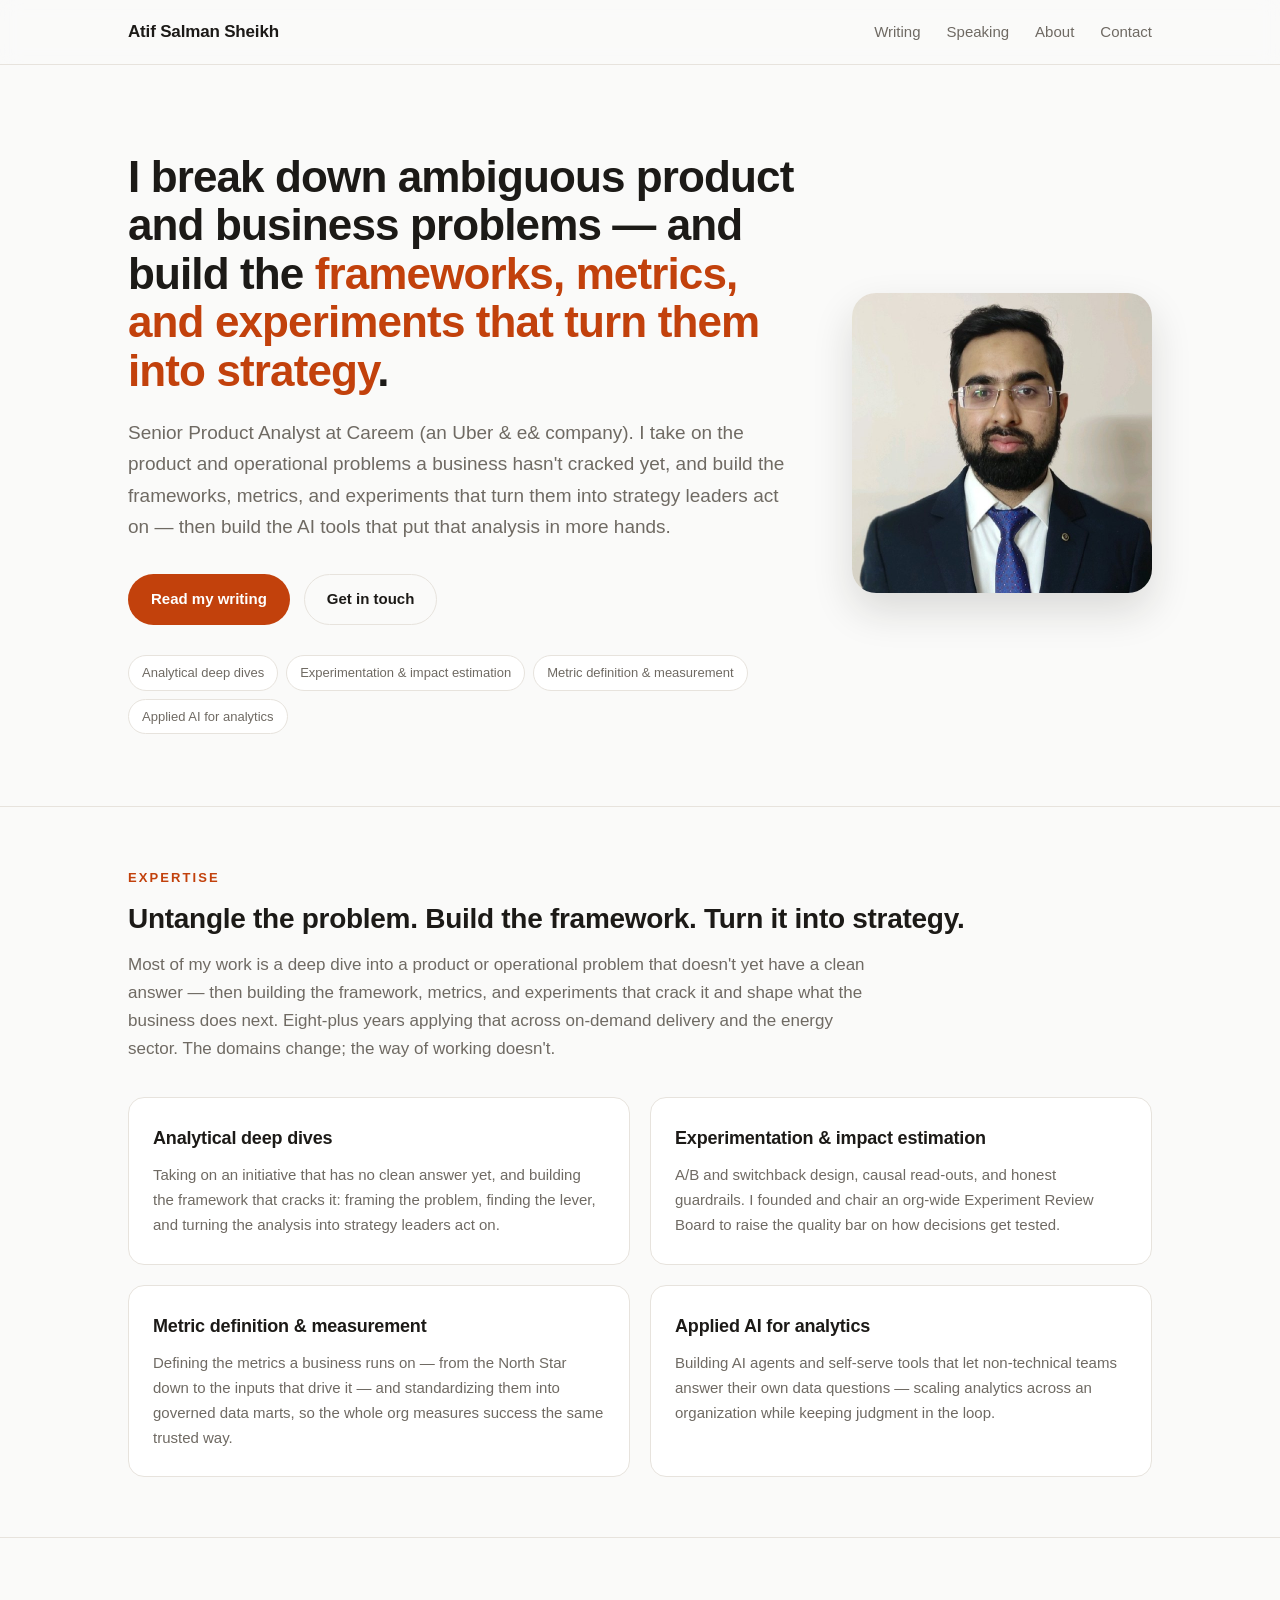
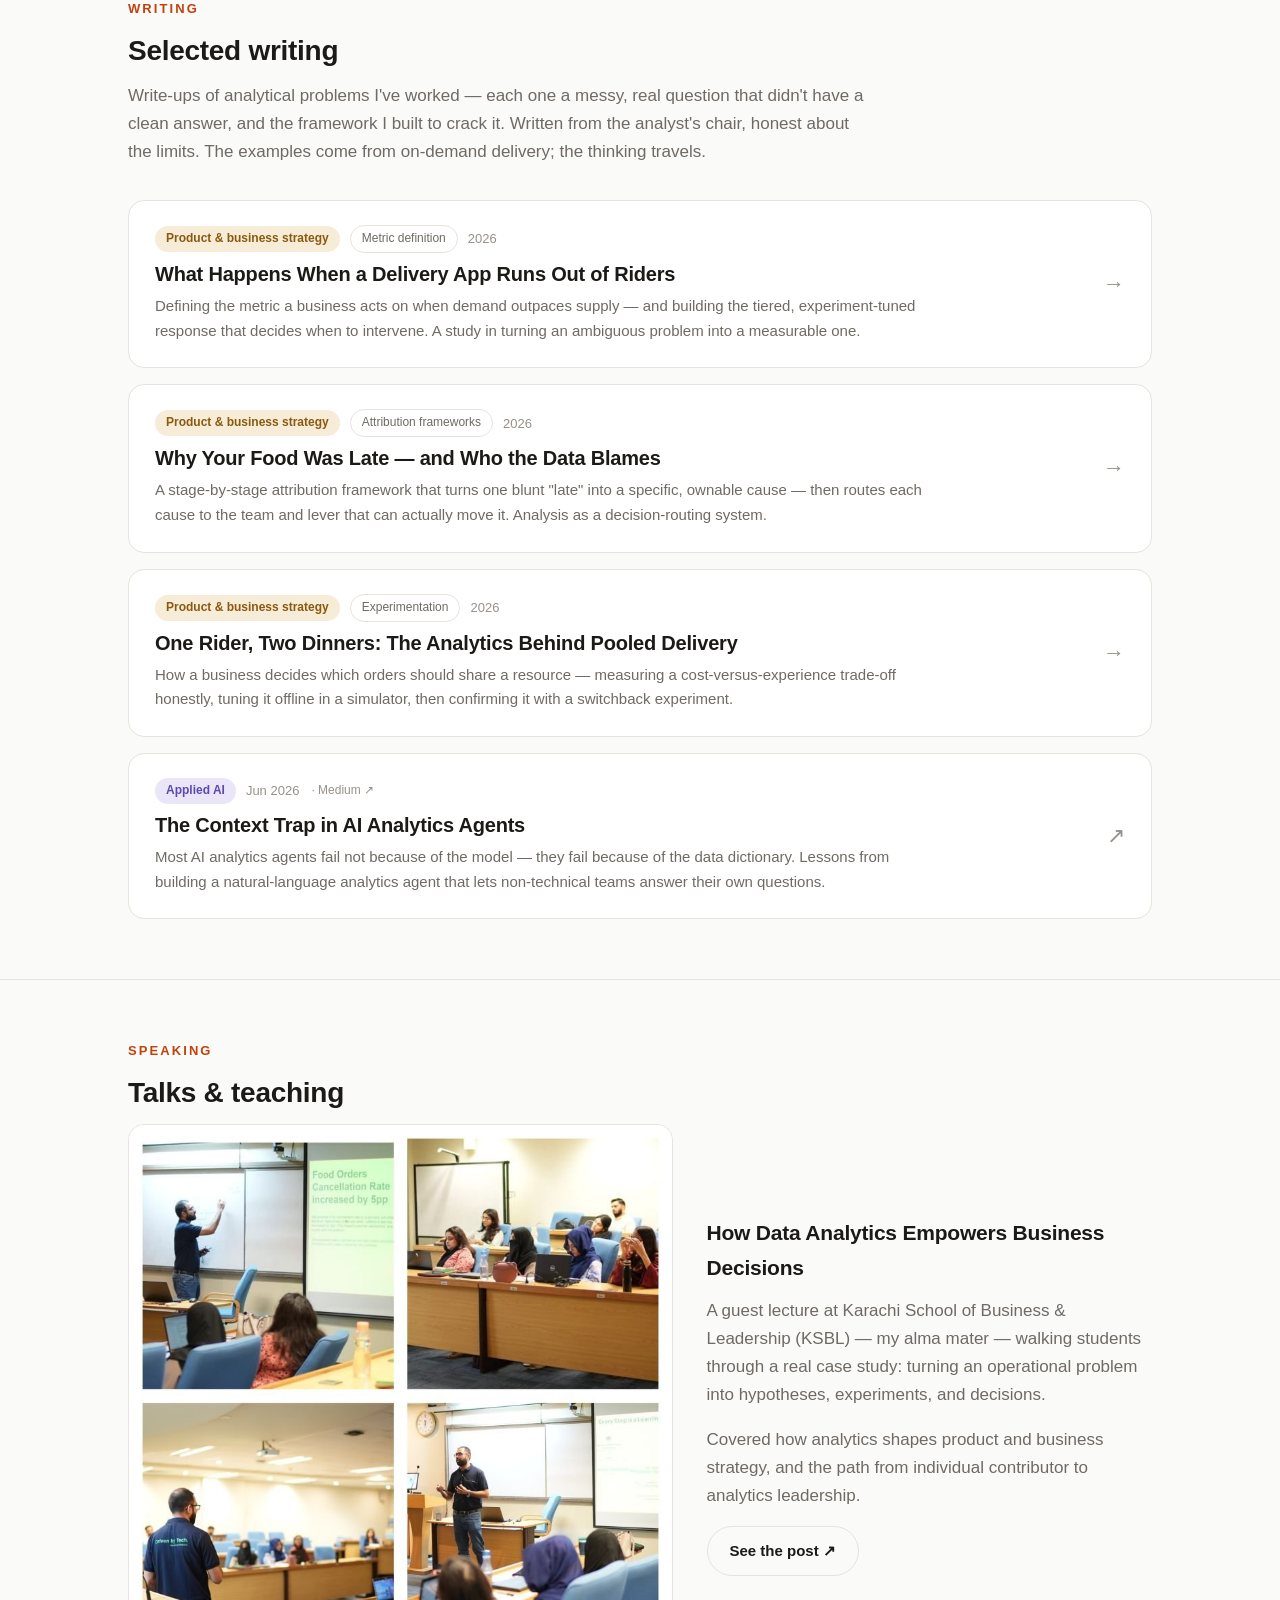
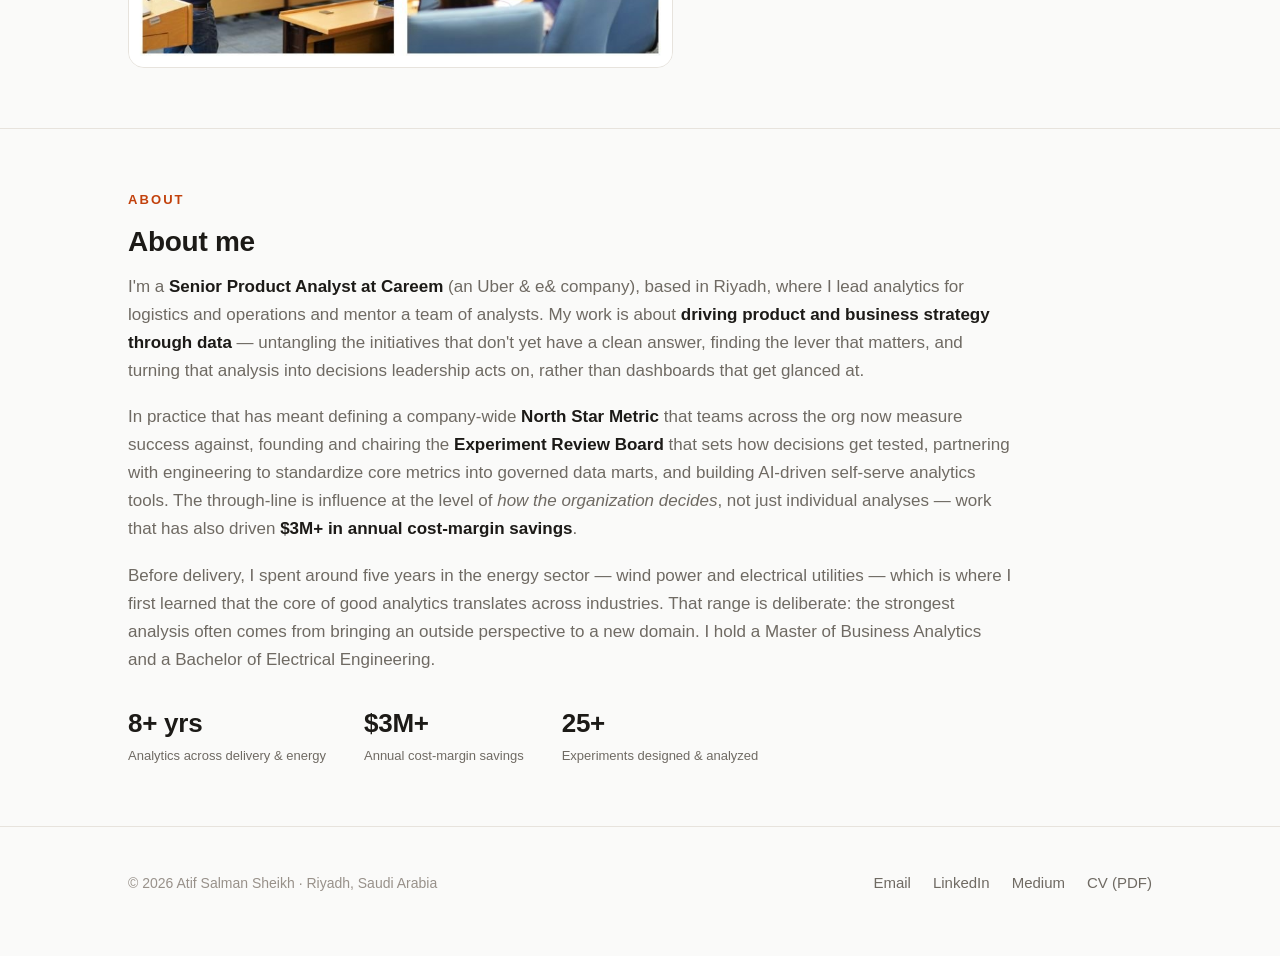
==== index.html @ 613b6497 "Initial commit: Atif Salman portfolio site" ====
<!DOCTYPE html>
<html lang="en">
<head>
<meta charset="utf-8"/>
<meta name="viewport" content="width=device-width, initial-scale=1"/>
<title>Atif Salman Sheikh — Product &amp; Business Analytics</title>
<meta name="description" content="Atif Salman Sheikh — Senior Product Analyst driving product and business strategy through data: experimentation, metric strategy, and applied AI."/>
<meta name="author" content="Atif Salman Sheikh"/>
<meta property="og:type" content="website"/>
<meta property="og:title" content="Atif Salman Sheikh — Product &amp; Business Analytics"/>
<meta property="og:description" content="Driving product and business strategy through data — experimentation, metric strategy, and applied AI."/>
<meta property="og:image" content="assets/atif.jpg"/>
<meta name="twitter:card" content="summary_large_image"/>
<meta name="twitter:title" content="Atif Salman Sheikh — Product &amp; Business Analytics"/>
<meta name="twitter:description" content="Driving product and business strategy through data — experimentation, metric strategy, and applied AI."/>
<link rel="stylesheet" href="style.css"/>
</head>
<body>

<nav class="nav">
  <div class="wrap">
    <a class="brand" href="index.html">Atif&nbsp;Salman&nbsp;Sheikh</a>
    <div class="links">
      <a href="#writing">Writing</a>
      <a href="#speaking" class="hide-sm">Speaking</a>
      <a href="#about">About</a>
      <a href="#contact">Contact</a>
    </div>
  </div>
</nav>

<header class="hero">
  <div class="wrap hero-grid">
    <div>
      <h1>I break down ambiguous product and business problems — and build the <span class="accent">frameworks, metrics, and experiments that turn them into strategy</span>.</h1>
      <p class="sub">Senior Product Analyst at Careem (an Uber &amp; e&amp; company). I take on the product and operational problems a business hasn't cracked yet, and build the frameworks, metrics, and experiments that turn them into strategy leaders act on — then build the AI tools that put that analysis in more hands.</p>
      <div class="cta">
        <a class="btn btn-primary" href="#writing">Read my writing</a>
        <a class="btn btn-ghost" href="#contact">Get in touch</a>
      </div>
      <div class="pills">
        <span class="pill">Analytical deep dives</span>
        <span class="pill">Experimentation &amp; impact estimation</span>
        <span class="pill">Metric definition &amp; measurement</span>
        <span class="pill">Applied AI for analytics</span>
      </div>
    </div>
    <img class="hero-photo" src="assets/atif.jpg" alt="Atif Salman Sheikh"/>
  </div>
</header>

<section id="focus">
  <div class="wrap">
    <p class="sec-label">Expertise</p>
    <h2 class="sec-title">Untangle the problem. Build the framework. Turn it into strategy.</h2>
    <p class="sec-intro">Most of my work is a deep dive into a product or operational problem that doesn't yet have a clean answer — then building the framework, metrics, and experiments that crack it and shape what the business does next. Eight-plus years applying that across on-demand delivery and the energy sector. The domains change; the way of working doesn't.</p>
    <div class="cards cards-4">
      <div class="card">
        <h3>Analytical deep dives</h3>
        <p>Taking on an initiative that has no clean answer yet, and building the framework that cracks it: framing the problem, finding the lever, and turning the analysis into strategy leaders act on.</p>
      </div>
      <div class="card">
        <h3>Experimentation &amp; impact estimation</h3>
        <p>A/B and switchback design, causal read-outs, and honest guardrails. I founded and chair an org-wide Experiment Review Board to raise the quality bar on how decisions get tested.</p>
      </div>
      <div class="card">
        <h3>Metric definition &amp; measurement</h3>
        <p>Defining the metrics a business runs on — from the North Star down to the inputs that drive it — and standardizing them into governed data marts, so the whole org measures success the same trusted way.</p>
      </div>
      <div class="card">
        <h3>Applied AI for analytics</h3>
        <p>Building AI agents and self-serve tools that let non-technical teams answer their own data questions — scaling analytics across an organization while keeping judgment in the loop.</p>
      </div>
    </div>
  </div>
</section>

<section id="writing">
  <div class="wrap">
    <p class="sec-label">Writing</p>
    <h2 class="sec-title">Selected writing</h2>
    <p class="sec-intro">Write-ups of analytical problems I've worked — each one a messy, real question that didn't have a clean answer, and the framework I built to crack it. Written from the analyst's chair, honest about the limits. The examples come from on-demand delivery; the thinking travels.</p>
    <div class="posts">

      <a class="post" href="articles/supply-stress.html">
        <div>
          <div class="meta"><span class="tag strat">Product &amp; business strategy</span><span class="tag sub">Metric definition</span><span class="date">2026</span></div>
          <h3>What Happens When a Delivery App Runs Out of Riders</h3>
          <p>Defining the metric a business acts on when demand outpaces supply — and building the tiered, experiment-tuned response that decides when to intervene. A study in turning an ambiguous problem into a measurable one.</p>
        </div>
        <span class="go">→</span>
      </a>

      <a class="post" href="articles/food-delay.html">
        <div>
          <div class="meta"><span class="tag strat">Product &amp; business strategy</span><span class="tag sub">Attribution frameworks</span><span class="date">2026</span></div>
          <h3>Why Your Food Was Late — and Who the Data Blames</h3>
          <p>A stage-by-stage attribution framework that turns one blunt "late" into a specific, ownable cause — then routes each cause to the team and lever that can actually move it. Analysis as a decision-routing system.</p>
        </div>
        <span class="go">→</span>
      </a>

      <a class="post" href="articles/pooling.html">
        <div>
          <div class="meta"><span class="tag strat">Product &amp; business strategy</span><span class="tag sub">Experimentation</span><span class="date">2026</span></div>
          <h3>One Rider, Two Dinners: The Analytics Behind Pooled Delivery</h3>
          <p>How a business decides which orders should share a resource — measuring a cost-versus-experience trade-off honestly, tuning it offline in a simulator, then confirming it with a switchback experiment.</p>
        </div>
        <span class="go">→</span>
      </a>

      <a class="post" href="https://medium.com/@atif.salman/the-context-trap-in-ai-analytics-agents-af1a8ddbf6b3" target="_blank" rel="noopener">
        <div>
          <div class="meta"><span class="tag ai">Applied AI</span><span class="date">Jun 2026</span><span class="external">· Medium ↗</span></div>
          <h3>The Context Trap in AI Analytics Agents</h3>
          <p>Most AI analytics agents fail not because of the model — they fail because of the data dictionary. Lessons from building a natural-language analytics agent that lets non-technical teams answer their own questions.</p>
        </div>
        <span class="go">↗</span>
      </a>

    </div>
  </div>
</section>

<section id="speaking">
  <div class="wrap">
    <p class="sec-label">Speaking</p>
    <h2 class="sec-title">Talks &amp; teaching</h2>
    <div class="speak-grid">
      <img src="assets/ksbl.jpg" alt="Atif Salman Sheikh speaking at KSBL"/>
      <div>
        <h3>How Data Analytics Empowers Business Decisions</h3>
        <p>A guest lecture at Karachi School of Business &amp; Leadership (KSBL) — my alma mater — walking students through a real case study: turning an operational problem into hypotheses, experiments, and decisions.</p>
        <p>Covered how analytics shapes product and business strategy, and the path from individual contributor to analytics leadership.</p>
        <a class="btn btn-ghost" href="https://www.linkedin.com/posts/atif-salman-sheikh-3b5051a1_productanalytics-careem-mena-activity-7404068325951049729-7QJS" target="_blank" rel="noopener">See the post ↗</a>
      </div>
    </div>
  </div>
</section>

<section id="about">
  <div class="wrap">
    <p class="sec-label">About</p>
    <h2 class="sec-title">About me</h2>
    <div class="about-grid">
      <p>I'm a <strong>Senior Product Analyst at Careem</strong> (an Uber &amp; e&amp; company), based in Riyadh, where I lead analytics for logistics and operations and mentor a team of analysts. My work is about <strong>driving product and business strategy through data</strong> — untangling the initiatives that don't yet have a clean answer, finding the lever that matters, and turning that analysis into decisions leadership acts on, rather than dashboards that get glanced at.</p>
      <p>In practice that has meant defining a company-wide <strong>North Star Metric</strong> that teams across the org now measure success against, founding and chairing the <strong>Experiment Review Board</strong> that sets how decisions get tested, partnering with engineering to standardize core metrics into governed data marts, and building AI-driven self-serve analytics tools. The through-line is influence at the level of <em>how the organization decides</em>, not just individual analyses — work that has also driven <strong>$3M+ in annual cost-margin savings</strong>.</p>
      <p>Before delivery, I spent around five years in the energy sector — wind power and electrical utilities — which is where I first learned that the core of good analytics translates across industries. That range is deliberate: the strongest analysis often comes from bringing an outside perspective to a new domain. I hold a Master of Business Analytics and a Bachelor of Electrical Engineering.</p>
      <div class="stats">
        <div class="stat"><div class="n">8+ yrs</div><div class="l">Analytics across delivery &amp; energy</div></div>
        <div class="stat"><div class="n">$3M+</div><div class="l">Annual cost-margin savings</div></div>
        <div class="stat"><div class="n">25+</div><div class="l">Experiments designed &amp; analyzed</div></div>
      </div>
    </div>
  </div>
</section>

<footer id="contact">
  <div class="wrap foot">
    <div class="copy">© 2026 Atif Salman Sheikh · Riyadh, Saudi Arabia</div>
    <div class="flinks">
      <a href="mailto:atif.mansal@gmail.com">Email</a>
      <a href="https://www.linkedin.com/in/atif-salman-sheikh-3b5051a1/" target="_blank" rel="noopener">LinkedIn</a>
      <a href="https://medium.com/@atif.salman" target="_blank" rel="noopener">Medium</a>
      <a href="assets/Atif_Salman_Sheikh_CV.pdf" target="_blank" rel="noopener">CV (PDF)</a>
    </div>
  </div>
</footer>

</body>
</html>
---- style.css ----
/* ===== Atif Salman — portfolio site ===== */
:root{
  --bg:#fafaf9;
  --surface:#ffffff;
  --ink:#1c1a17;
  --muted:#6f6a63;
  --faint:#98918a;
  --line:#e7e3dd;
  --accent:#c2410c;      /* warm terracotta */
  --accent-soft:#f4e6dd;
  --accent2:#1f6f6b;     /* deep teal, sparing */
  --radius:16px;
  --maxw:1080px;
}
*{box-sizing:border-box;}
html{scroll-behavior:smooth;}
body{
  margin:0;background:var(--bg);color:var(--ink);
  font-family:-apple-system,BlinkMacSystemFont,"Segoe UI",Roboto,Helvetica,Arial,sans-serif;
  line-height:1.65;font-size:17px;-webkit-font-smoothing:antialiased;
}
a{color:inherit;text-decoration:none;}
img{max-width:100%;display:block;}
.wrap{max-width:var(--maxw);margin:0 auto;padding:0 28px;}

/* nav */
.nav{position:sticky;top:0;z-index:50;background:rgba(250,250,249,.85);backdrop-filter:blur(10px);border-bottom:1px solid var(--line);}
.nav .wrap{display:flex;align-items:center;justify-content:space-between;height:64px;}
.nav .brand{font-weight:700;letter-spacing:-.01em;font-size:17px;}
.nav .links{display:flex;gap:26px;font-size:15px;}
.nav .links a{color:var(--muted);transition:color .15s;}
.nav .links a:hover{color:var(--ink);}
@media(max-width:640px){.nav .links{gap:16px;font-size:14px;} .nav .links .hide-sm{display:none;}}

/* hero */
.hero{padding:88px 0 72px;}
.hero-grid{display:grid;grid-template-columns:1fr 300px;gap:56px;align-items:center;}
.hero h1{font-size:44px;line-height:1.1;letter-spacing:-.02em;margin:0 0 22px;font-weight:800;}
.hero .accent{color:var(--accent);}
.hero p.sub{font-size:19px;color:var(--muted);margin:0 0 32px;max-width:36em;}
.hero .cta{display:flex;gap:14px;flex-wrap:wrap;}
.btn{display:inline-block;padding:12px 22px;border-radius:999px;font-size:15px;font-weight:600;transition:all .15s;border:1px solid transparent;}
.btn-primary{background:var(--accent);color:#fff;}
.btn-primary:hover{background:#a5350a;}
.btn-ghost{background:transparent;border-color:var(--line);color:var(--ink);}
.btn-ghost:hover{border-color:var(--accent);color:var(--accent);}
.hero-photo{width:300px;height:300px;border-radius:24px;object-fit:cover;box-shadow:0 18px 40px rgba(28,26,23,.14);}
.pills{display:flex;gap:8px;flex-wrap:wrap;margin-top:30px;}
.pill{font-size:13px;color:var(--muted);background:var(--surface);border:1px solid var(--line);padding:6px 13px;border-radius:999px;}
@media(max-width:820px){
  .hero-grid{grid-template-columns:1fr;gap:34px;}
  .hero{padding:52px 0 44px;}
  .hero h1{font-size:34px;}
  .hero-photo{width:150px;height:150px;border-radius:20px;order:-1;}
}

/* sections */
section{padding:60px 0;border-top:1px solid var(--line);}
.sec-label{font-size:13px;letter-spacing:.16em;text-transform:uppercase;color:var(--accent);font-weight:700;margin:0 0 8px;}
.sec-title{font-size:28px;letter-spacing:-.01em;margin:0 0 8px;font-weight:800;}
.sec-intro{color:var(--muted);margin:0 0 34px;max-width:44em;}

/* focus cards */
.cards{display:grid;grid-template-columns:repeat(3,1fr);gap:20px;}
.cards.cards-4{grid-template-columns:repeat(2,1fr);}
.card{background:var(--surface);border:1px solid var(--line);border-radius:var(--radius);padding:26px 24px;transition:transform .15s,box-shadow .15s,border-color .15s;}
.card:hover{transform:translateY(-2px);box-shadow:0 12px 28px rgba(28,26,23,.07);border-color:#dcd6ce;}
.card h3{margin:0 0 10px;font-size:18px;letter-spacing:-.01em;}
.card p{margin:0;color:var(--muted);font-size:15px;}
@media(max-width:820px){.cards,.cards.cards-4{grid-template-columns:1fr;}}

/* writing list */
.posts{display:flex;flex-direction:column;gap:16px;}
.post{display:grid;grid-template-columns:1fr auto;gap:18px;align-items:start;background:var(--surface);border:1px solid var(--line);border-radius:var(--radius);padding:24px 26px;transition:transform .15s,box-shadow .15s,border-color .15s;}
.post:hover{transform:translateY(-2px);box-shadow:0 12px 28px rgba(28,26,23,.08);border-color:#dcd6ce;}
.post .meta{display:flex;gap:10px;align-items:center;margin-bottom:9px;flex-wrap:wrap;}
.tag{font-size:12px;font-weight:600;color:var(--accent);background:var(--accent-soft);padding:3px 11px;border-radius:999px;}
.tag.alt{color:var(--accent2);background:#e4efee;}
/* focus-area tag colors */
.tag.strat{color:#8a5a10;background:#f6ecd8;}   /* product strategy (primary) */
.tag.exp{color:#1f6f6b;background:#e0efee;}      /* experimentation */
.tag.ai{color:#5b4bb0;background:#eae6f7;}       /* applied AI */
.tag.metric{color:#b2410c;background:#f7e7dd;}   /* metric definition */
/* secondary/method tag — quieter, sits after the primary */
.tag.sub{color:#6f6a63;background:transparent;border:1px solid var(--line);font-weight:500;}
.post .date{font-size:13px;color:var(--faint);}
.post h3{margin:0 0 7px;font-size:20px;letter-spacing:-.01em;line-height:1.25;}
.post p{margin:0;color:var(--muted);font-size:15px;max-width:52em;}
.post .go{align-self:center;color:var(--faint);font-size:22px;white-space:nowrap;}
.post .external{font-size:12px;color:var(--faint);margin-left:2px;}
@media(max-width:640px){.post{grid-template-columns:1fr;} .post .go{display:none;}}

/* speaking */
.speak-grid{display:grid;grid-template-columns:1.1fr .9fr;gap:34px;align-items:center;}
.speak-grid img{border-radius:var(--radius);border:1px solid var(--line);}
.speak-grid h3{font-size:21px;margin:0 0 12px;letter-spacing:-.01em;}
.speak-grid p{color:var(--muted);margin:0 0 16px;}
@media(max-width:820px){.speak-grid{grid-template-columns:1fr;gap:22px;}}

/* about */
.about-grid{display:grid;grid-template-columns:1fr;gap:18px;max-width:52em;}
.about-grid p{margin:0;color:var(--muted);}
.about-grid p strong{color:var(--ink);font-weight:600;}
.stats{display:flex;gap:38px;flex-wrap:wrap;margin-top:10px;}
.stat .n{font-size:26px;font-weight:800;letter-spacing:-.01em;color:var(--ink);}
.stat .l{font-size:13px;color:var(--muted);}

/* footer */
footer{border-top:1px solid var(--line);padding:44px 0 60px;}
.foot{display:flex;justify-content:space-between;align-items:center;flex-wrap:wrap;gap:18px;}
.foot .copy{color:var(--faint);font-size:14px;}
.foot .flinks{display:flex;gap:22px;font-size:15px;}
.foot .flinks a{color:var(--muted);transition:color .15s;}
.foot .flinks a:hover{color:var(--accent);}

/* article page */
.article{max-width:760px;margin:0 auto;padding:48px 28px 100px;}
.article .back{font-size:14px;color:var(--muted);margin-bottom:30px;display:inline-block;}
.article .back:hover{color:var(--accent);}
.article .kicker{font-size:13px;letter-spacing:.14em;text-transform:uppercase;color:var(--accent);font-weight:700;margin-bottom:16px;}
.article h1{font-size:38px;line-height:1.14;letter-spacing:-.02em;margin:0 0 18px;font-weight:800;}
.article .dek{font-size:20px;color:var(--muted);line-height:1.5;margin:0 0 26px;font-style:italic;}
.article .byline{font-size:14px;color:var(--faint);border-top:1px solid var(--line);border-bottom:1px solid var(--line);padding:14px 0;margin:0 0 38px;}
.article h2{font-size:25px;letter-spacing:-.01em;margin:46px 0 16px;font-weight:800;line-height:1.25;}
.article h3{font-size:19px;margin:30px 0 10px;font-weight:700;}
.article p{margin:0 0 20px;font-size:18px;line-height:1.7;}
.article figure{margin:34px 0;}
.article figure img{width:100%;border:1px solid var(--line);border-radius:12px;background:#fff;}
.article figcaption{font-size:14px;color:var(--muted);margin-top:11px;line-height:1.5;text-align:center;}
.article ul.clean{list-style:none;padding:0;margin:20px 0;}
.article ul.clean li{position:relative;padding-left:28px;margin-bottom:15px;font-size:18px;line-height:1.65;}
.article ul.clean li:before{content:"";position:absolute;left:5px;top:11px;width:8px;height:8px;background:var(--accent);border-radius:2px;transform:rotate(45deg);}
.article .analogy{background:var(--accent-soft);border:1px solid #ecd8cb;border-left:4px solid var(--accent);border-radius:10px;padding:4px 22px;margin:28px 0;}
.article .analogy .t{font-size:12px;letter-spacing:.1em;text-transform:uppercase;font-weight:700;color:var(--accent);margin-top:14px;}
.article .keybox{background:#fff;border:1px solid var(--line);border-left:4px solid var(--accent2);border-radius:10px;padding:4px 22px;margin:28px 0;}
.article .keybox .t{font-size:12px;letter-spacing:.1em;text-transform:uppercase;font-weight:700;color:var(--accent2);margin-top:14px;}
.article .part{font-size:12.5px;letter-spacing:.16em;text-transform:uppercase;color:var(--accent);font-weight:700;margin:56px 0 -6px;}
.article .ref{font-size:15px;background:#fff;border:1px dashed var(--accent2);border-radius:10px;padding:14px 18px;margin:26px 0;color:var(--muted);}
.article .ref a{color:var(--accent2);font-weight:600;}
.article .eqbox{background:#fff;border:1px solid var(--line);border-left:4px solid var(--accent2);border-radius:10px;padding:6px 20px;margin:26px 0;overflow-x:auto;}
.article .eqbox .lbl{font-size:12px;letter-spacing:.06em;text-transform:uppercase;color:var(--muted);font-weight:700;margin:8px 0 12px;}
.article hr.end{border:none;border-top:1px solid var(--line);margin:48px 0 24px;}
.article .sig{font-size:15px;color:var(--muted);}
@media(max-width:640px){.article h1{font-size:29px;}.article .dek{font-size:18px;}.article p,.article ul.clean li{font-size:17px;}.article h2{font-size:22px;}}
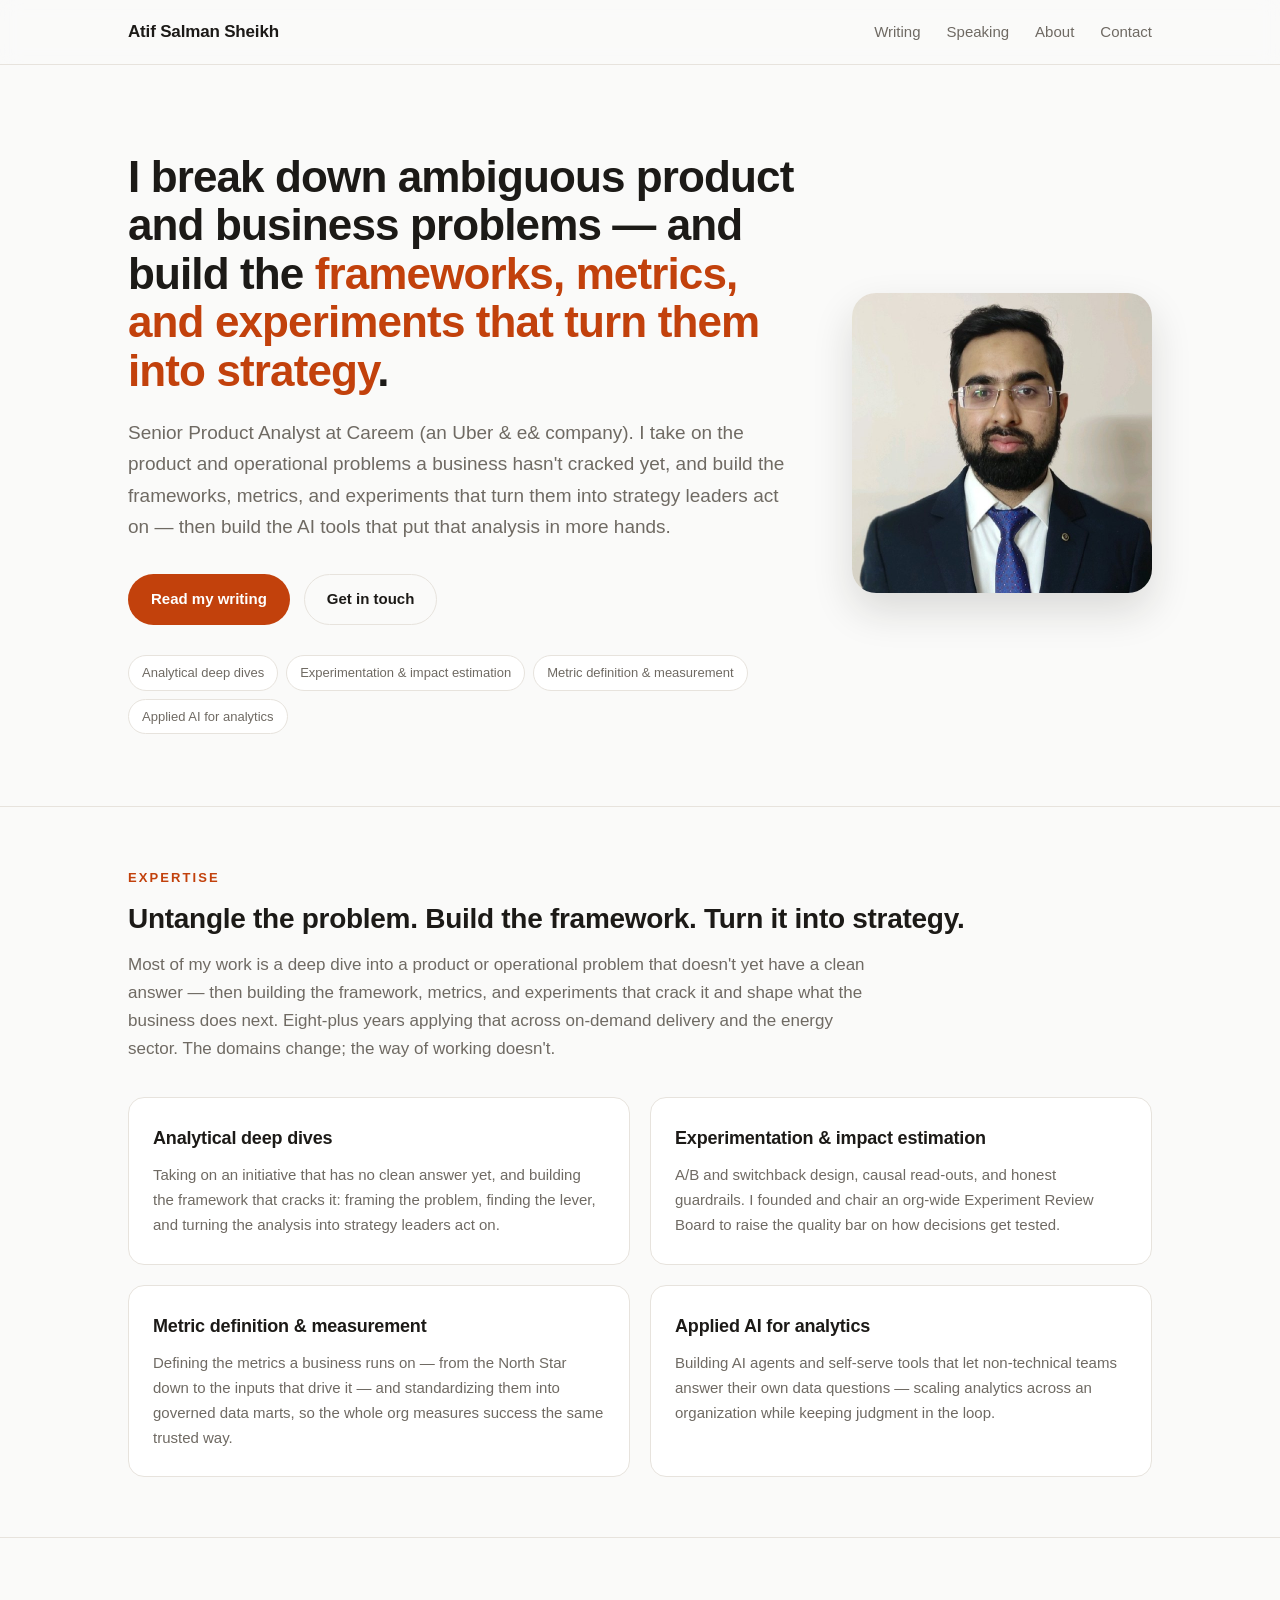
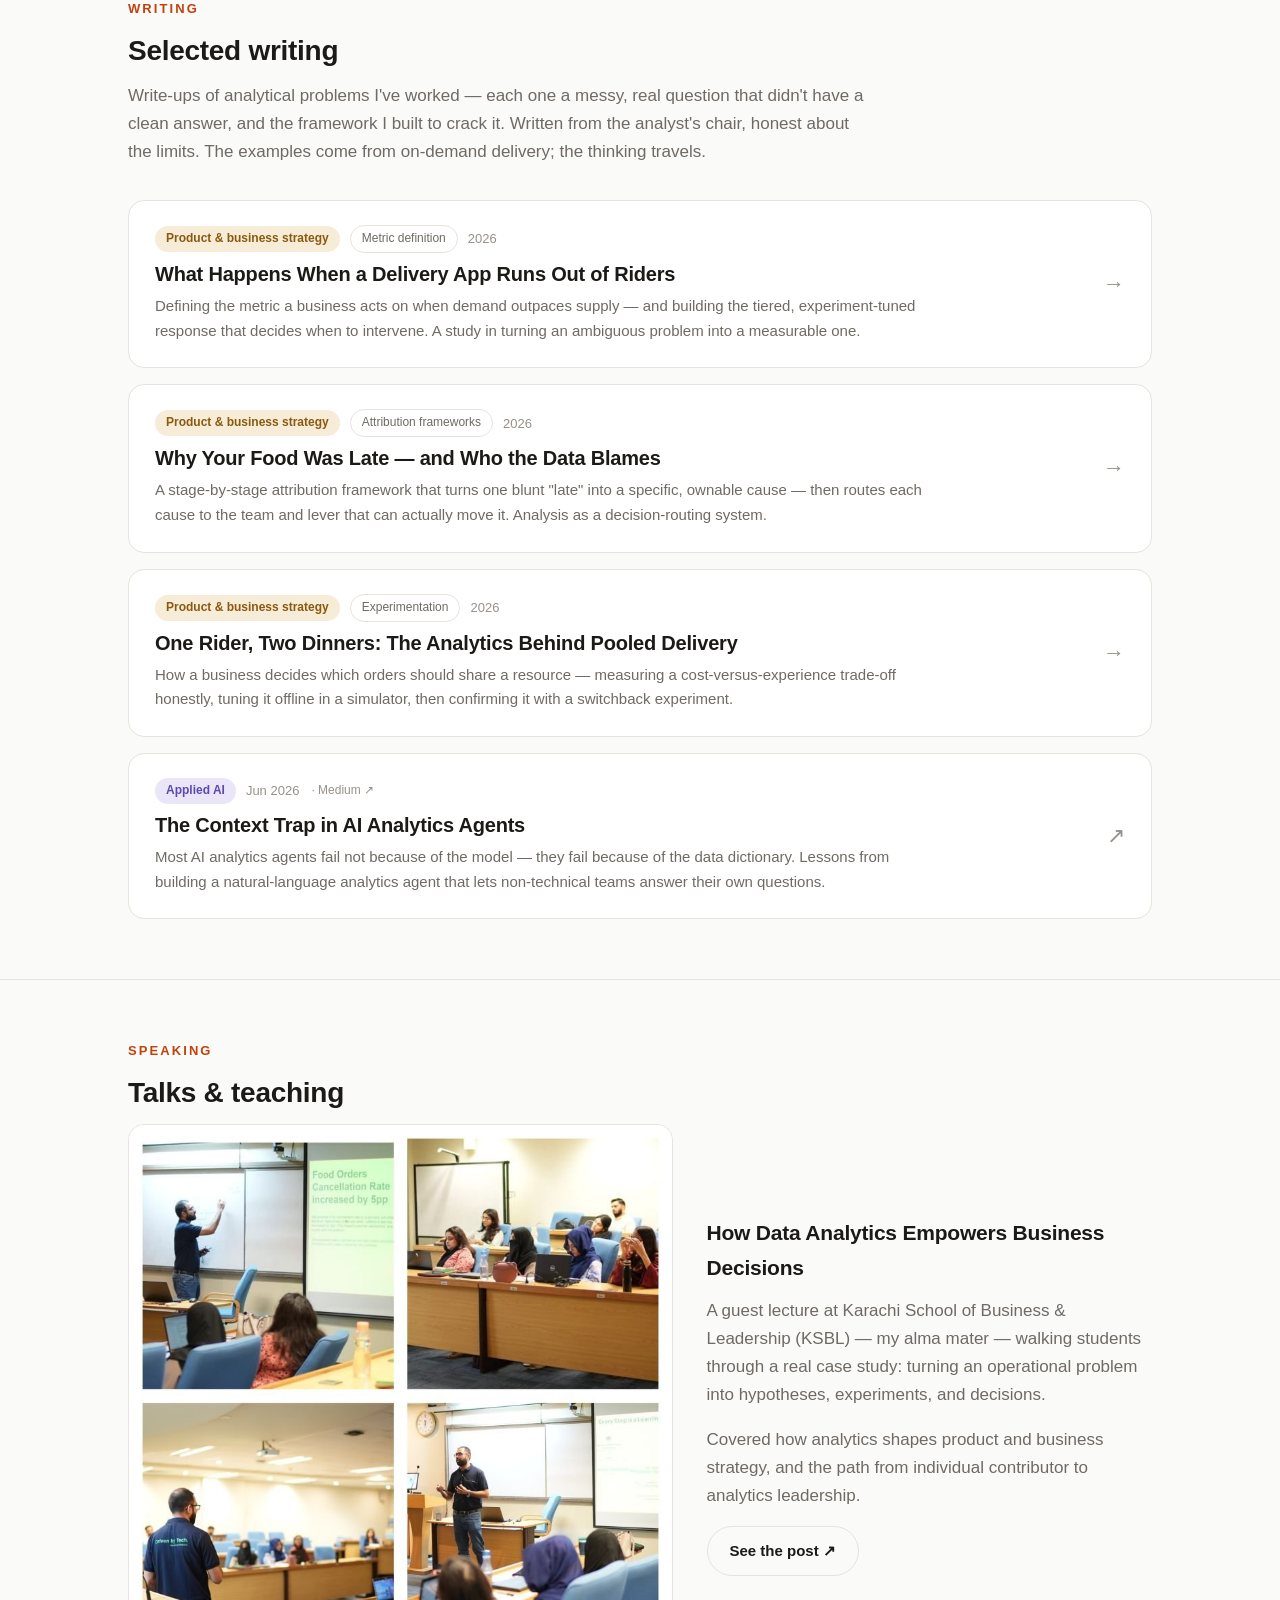
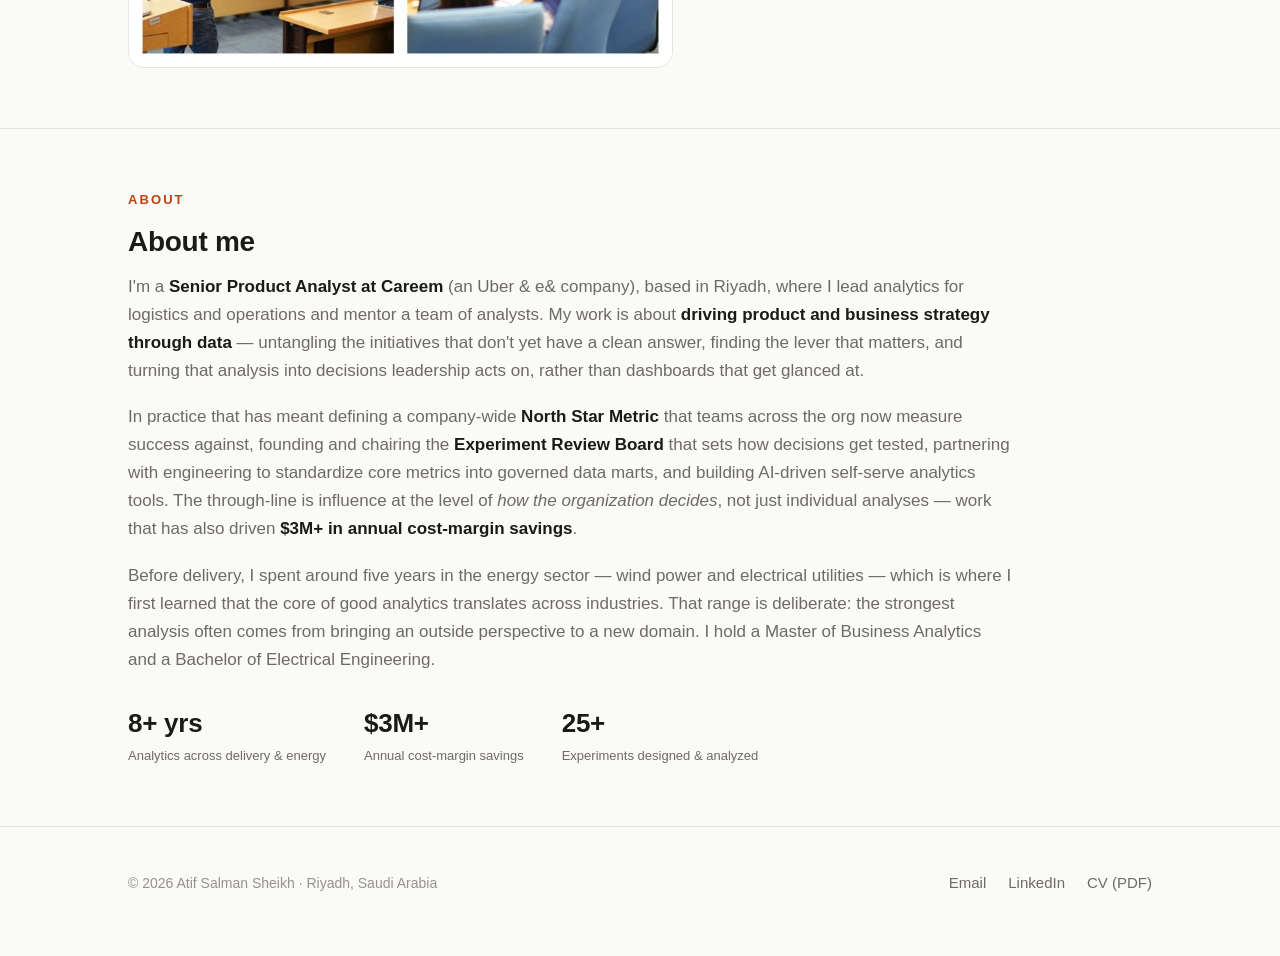
==== commit 63797dbe: "Remove Medium link from Get in touch section" ====
--- a/index.html
+++ b/index.html
@@ -161,7 +161,6 @@
     <div class="flinks">
       <a href="mailto:atif.mansal@gmail.com">Email</a>
       <a href="https://www.linkedin.com/in/atif-salman-sheikh-3b5051a1/" target="_blank" rel="noopener">LinkedIn</a>
-      <a href="https://medium.com/@atif.salman" target="_blank" rel="noopener">Medium</a>
       <a href="assets/Atif_Salman_Sheikh_CV.pdf" target="_blank" rel="noopener">CV (PDF)</a>
     </div>
   </div>
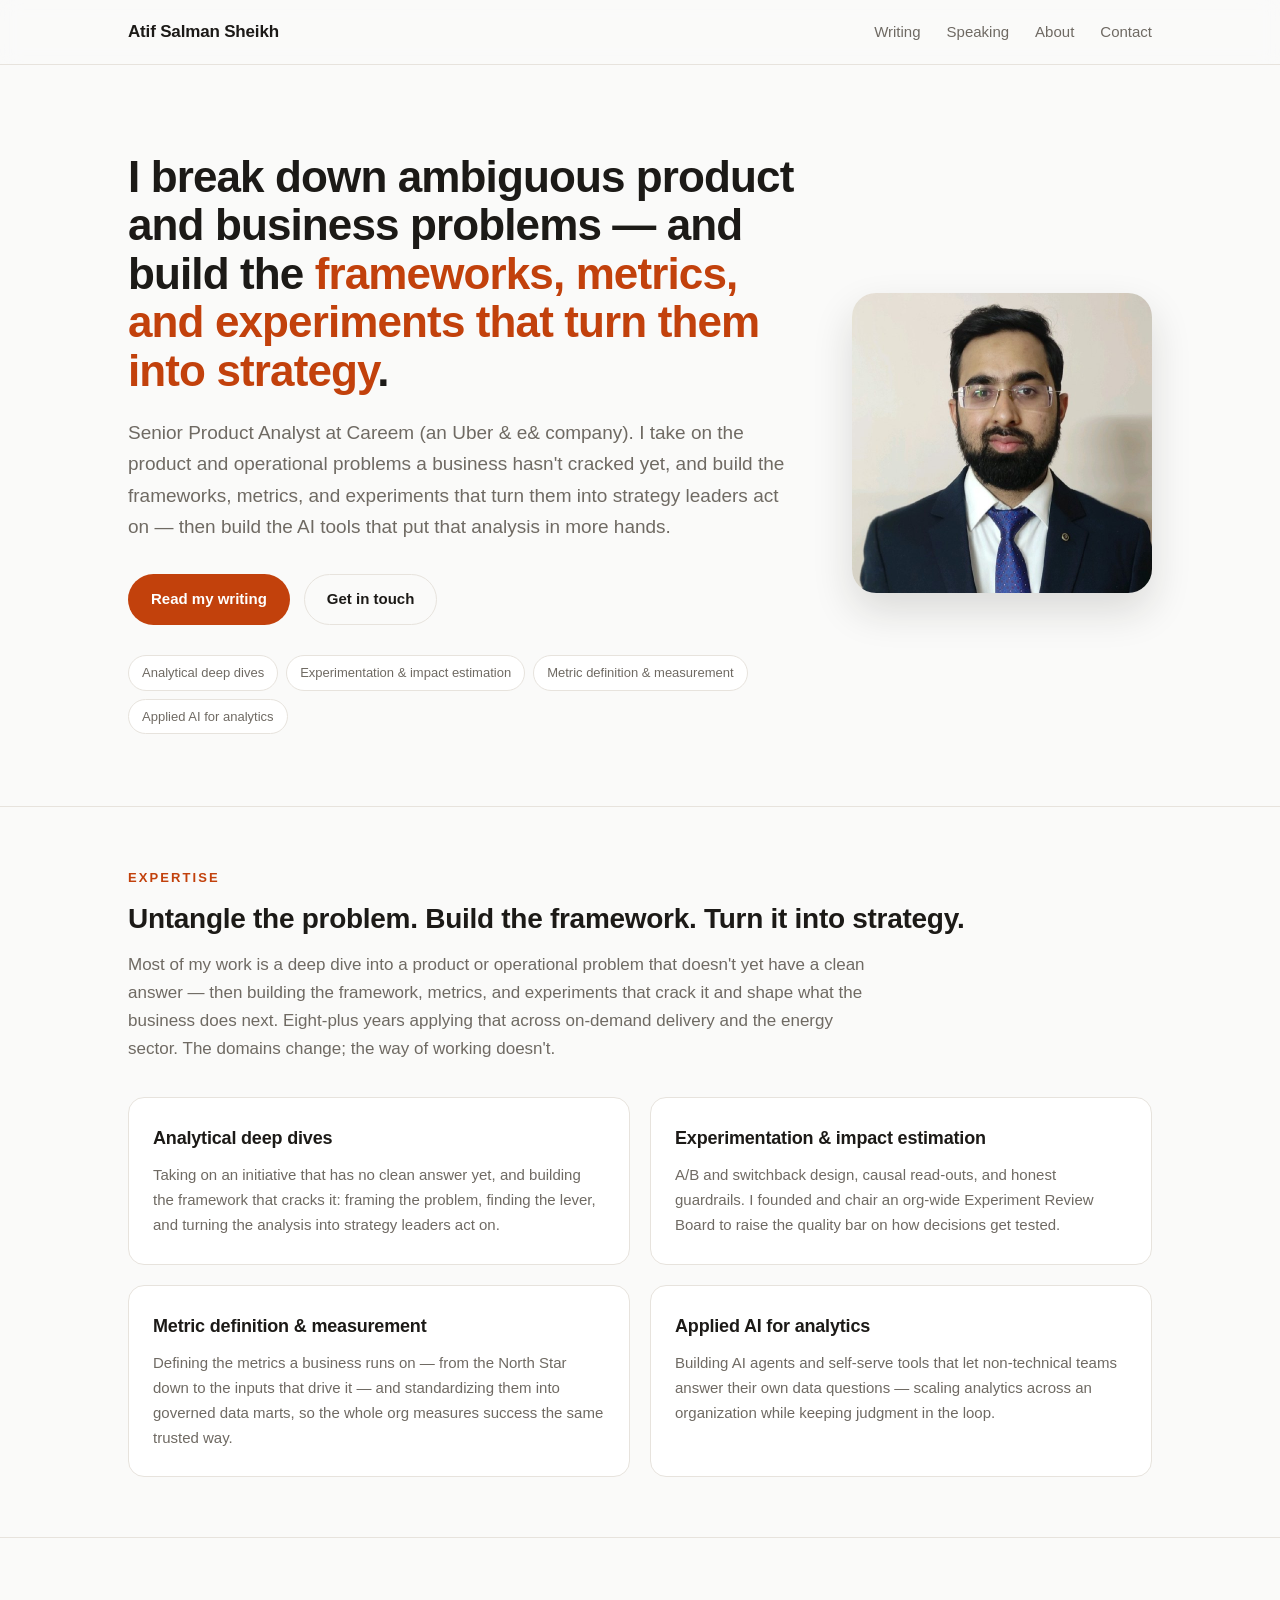
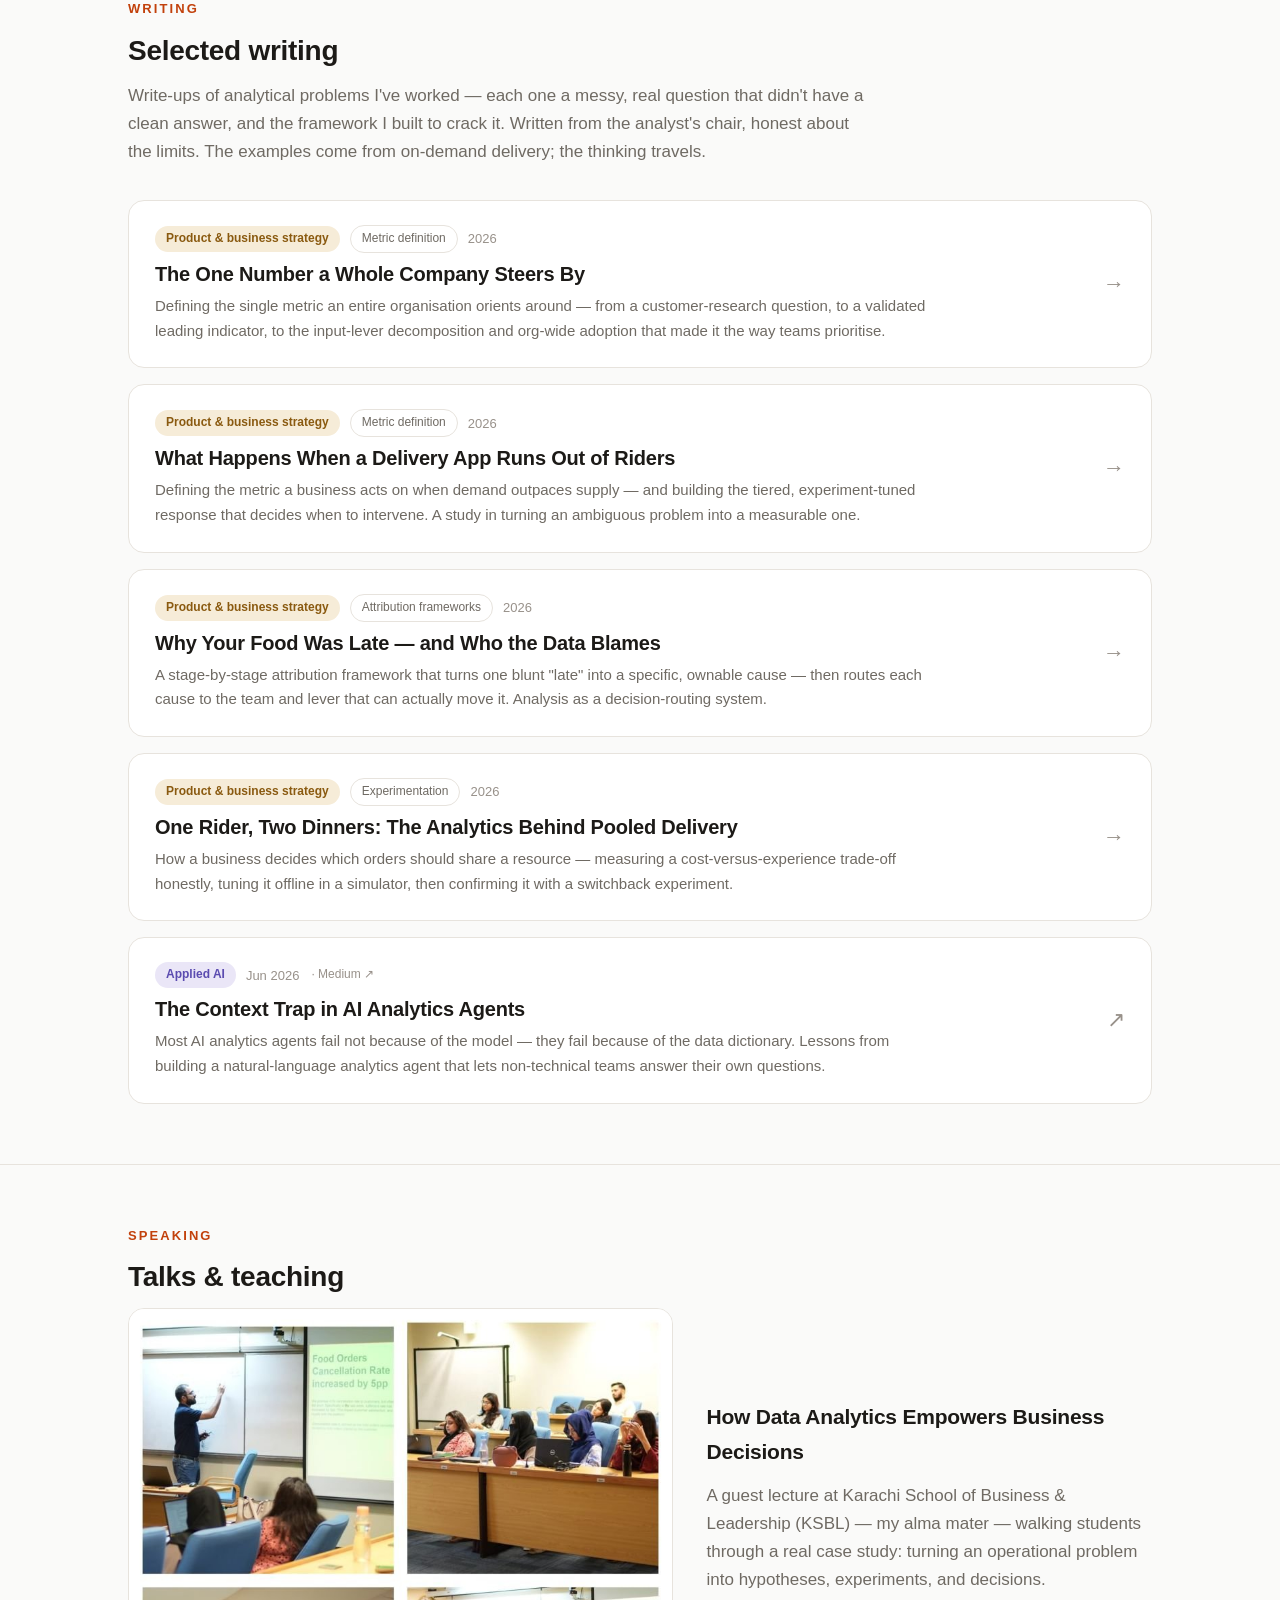
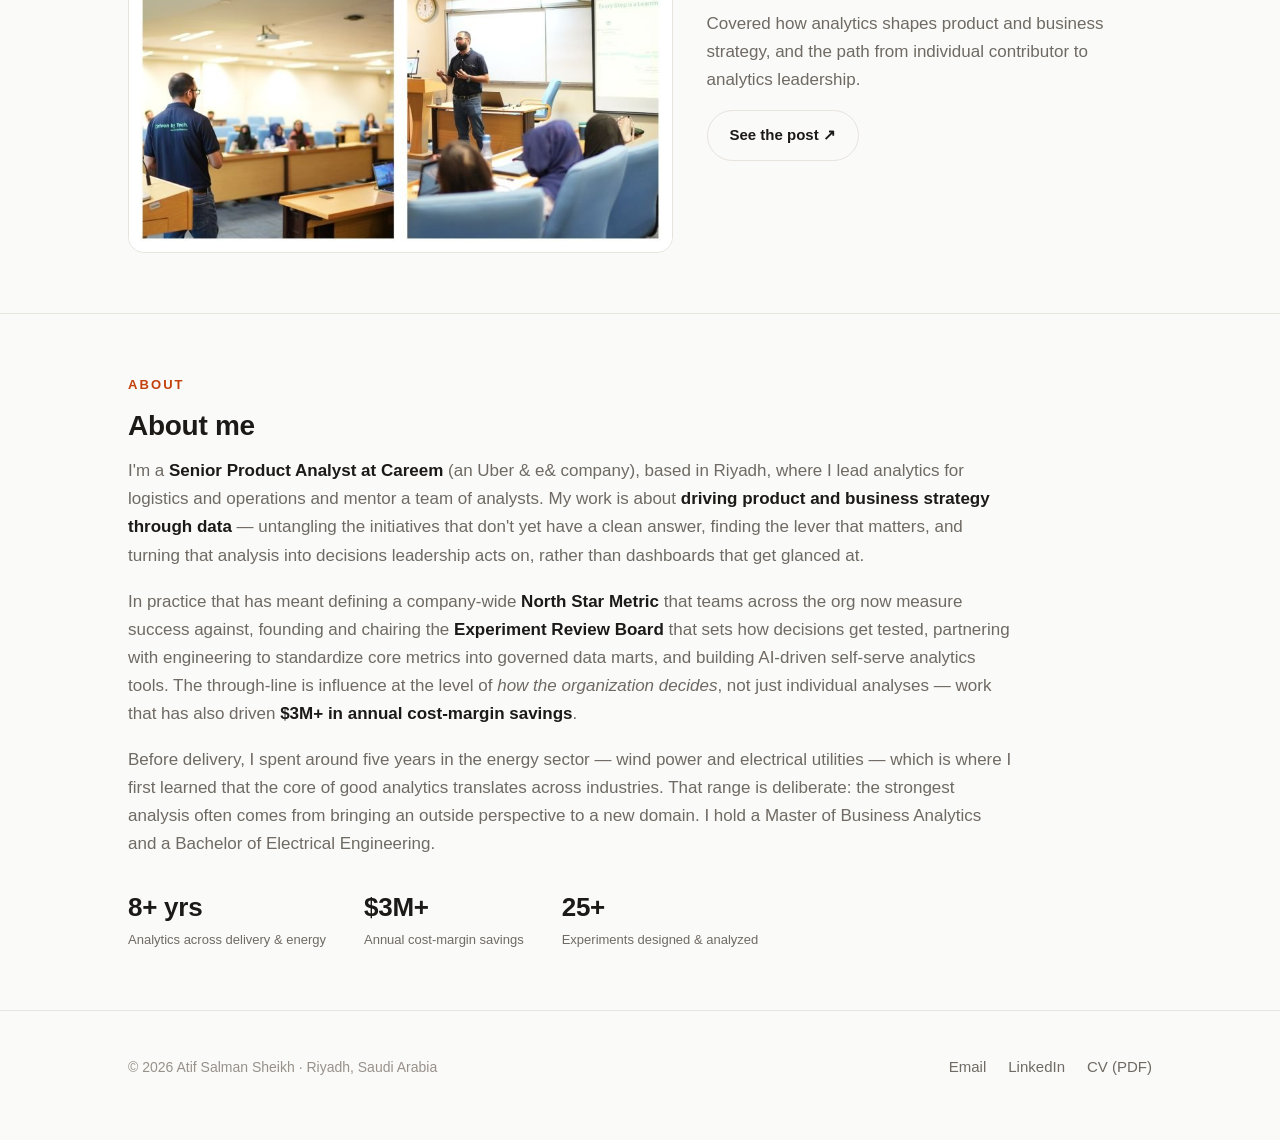
==== commit 0b6f8239: "Add new article: The One Number a Whole Company Steers By" ====
--- a/index.html
+++ b/index.html
@@ -81,6 +81,15 @@
     <h2 class="sec-title">Selected writing</h2>
     <p class="sec-intro">Write-ups of analytical problems I've worked — each one a messy, real question that didn't have a clean answer, and the framework I built to crack it. Written from the analyst's chair, honest about the limits. The examples come from on-demand delivery; the thinking travels.</p>
     <div class="posts">
+
+      <a class="post" href="articles/north-star.html">
+        <div>
+          <div class="meta"><span class="tag strat">Product &amp; business strategy</span><span class="tag sub">Metric definition</span><span class="date">2026</span></div>
+          <h3>The One Number a Whole Company Steers By</h3>
+          <p>Defining the single metric an entire organisation orients around — from a customer-research question, to a validated leading indicator, to the input-lever decomposition and org-wide adoption that made it the way teams prioritise.</p>
+        </div>
+        <span class="go">→</span>
+      </a>
 
       <a class="post" href="articles/supply-stress.html">
         <div>
